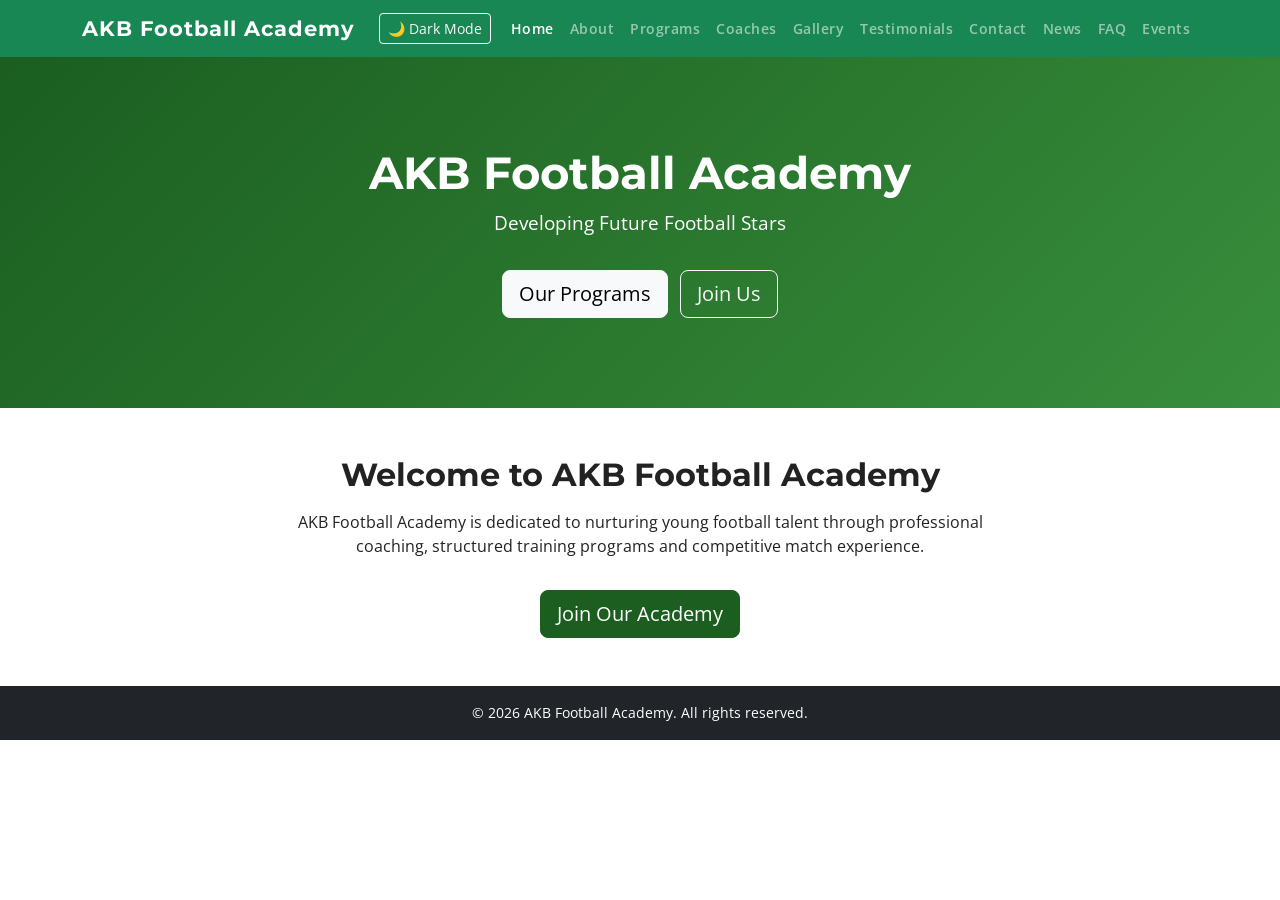
==== index.html @ e0a39520 "Add Bootstrap Icons CDN to all pages" ====
<!DOCTYPE html>
<html lang="en">
<head>
    <meta charset="UTF-8">
    <meta name="viewport" content="width=device-width, initial-scale=1.0">
    <title>AKB Football Academy</title>

    <link href="https://cdn.jsdelivr.net/npm/bootstrap@5.3.0/dist/css/bootstrap.min.css" rel="stylesheet">
    <link rel="stylesheet" href="https://cdn.jsdelivr.net/npm/bootstrap-icons@1.11.0/font/bootstrap-icons.css">
    <link rel="stylesheet" href="css/style.css">
</head>
<body>

    <nav class="navbar navbar-expand-lg navbar-dark bg-success">
        <div class="container">
           <a class="navbar-brand" href="index.html">AKB Football Academy</a>
            <button class="btn btn-sm btn-outline-light ms-2" id="darkModeToggle">🌙 Dark Mode</button>
            <button class="navbar-toggler" type="button" data-bs-toggle="collapse" data-bs-target="#navMenu">
                <span class="navbar-toggler-icon"></span>
            </button>
            <div class="collapse navbar-collapse" id="navMenu">
                <ul class="navbar-nav ms-auto">
                    <li class="nav-item"><a class="nav-link active" href="index.html">Home</a></li>
                    <li class="nav-item"><a class="nav-link" href="about.html">About</a></li>
                    <li class="nav-item"><a class="nav-link" href="programs.html">Programs</a></li>
                    <li class="nav-item"><a class="nav-link" href="coaches.html">Coaches</a></li>
                    <li class="nav-item"><a class="nav-link" href="gallery.html">Gallery</a></li>
                    <li class="nav-item"><a class="nav-link" href="testimonials.html">Testimonials</a></li>
                    <li class="nav-item"><a class="nav-link" href="contact.html">Contact</a></li>
                    <li class="nav-item"><a class="nav-link" href="news.html">News</a></li>
                    <li class="nav-item"><a class="nav-link" href="faq.html">FAQ</a></li>
                    <li class="nav-item"><a class="nav-link" href="events.html">Events</a></li>
                </ul>
            </div>
        </div>
    </nav>

    <div class="hero-banner text-center">
        <div class="container">
            <h1>AKB Football Academy</h1>
            <p>Developing Future Football Stars</p>
            <a href="programs.html" class="btn btn-light btn-lg mt-3 me-2">Our Programs</a>
            <a href="contact.html" class="btn btn-outline-light btn-lg mt-3">Join Us</a>
        </div>
    </div>

   <section class="container py-5">
        <div class="row justify-content-center text-center">
            <div class="col-md-8">
                <h2>Welcome to AKB Football Academy</h2>

                <p class="mt-3">
                    AKB Football Academy is dedicated to nurturing young football talent
                    through professional coaching, structured training programs and
                    competitive match experience.
                </p>

                <a href="contact.html" class="btn btn-success btn-lg mt-3">Join Our Academy</a>
            </div>
        </div>
    </section>

    <footer class="bg-dark text-white text-center py-3">
        <p class="mb-0">&copy; 2026 AKB Football Academy. All rights reserved.</p>
    </footer>

    <script src="https://cdn.jsdelivr.net/npm/bootstrap@5.3.0/dist/js/bootstrap.bundle.min.js"></script>
    <script src="js/script.js"></script>

</body>
</html>
---- css/style.css ----
/* ===== AKB Football Academy - Main Stylesheet ===== */

/* Google Fonts */
@import url('https://fonts.googleapis.com/css2?family=Montserrat:wght@600;700&family=Open+Sans:wght@400;600&display=swap');

/* ===== General ===== */
body {
    font-family: 'Open Sans', Arial, sans-serif;
    color: #222;
}

h1, h2, h3, h4, h5 {
    font-family: 'Montserrat', sans-serif;
    font-weight: 700;
}

/* ===== Navbar ===== */
.navbar-brand {
    font-family: 'Montserrat', sans-serif;
    font-weight: 700;
    font-size: 1.3rem;
    letter-spacing: 1px;
}

.navbar-nav .nav-link {
    font-weight: 600;
    font-size: 0.9rem;
    letter-spacing: 0.5px;
    transition: color 0.2s;
}

.navbar-nav .nav-link:hover {
    color: #ffdd57 !important;
}

/* ===== Hero Banner ===== */
.hero-banner {
    background: linear-gradient(135deg, #1b5e20, #388e3c);
    color: white;
    padding: 90px 0;
}

.hero-banner h1 {
    font-size: 2.8rem;
}

.hero-banner p {
    font-size: 1.2rem;
}

/* ===== Section Headings ===== */
.section-heading {
    font-size: 2rem;
    color: #1b5e20;
    margin-bottom: 1rem;
}

/* ===== Cards ===== */
.card {
    border: none;
    box-shadow: 0 2px 8px rgba(0,0,0,0.1);
    transition: transform 0.2s ease, box-shadow 0.2s ease;
}

.card:hover {
    transform: translateY(-5px);
    box-shadow: 0 6px 16px rgba(0,0,0,0.15);
}

/* ===== Buttons ===== */
.btn-success {
    background-color: #1b5e20;
    border-color: #1b5e20;
}

.btn-success:hover {
    background-color: #145214;
    border-color: #145214;
}

.btn-outline-success {
    color: #1b5e20;
    border-color: #1b5e20;
}

.btn-outline-success:hover {
    background-color: #1b5e20;
    color: white;
}

/* ===== Footer ===== */
footer {
    font-size: 0.9rem;
    margin-top: auto;
}

/* ===== Page Header Banner ===== */
.page-header {
    background: linear-gradient(135deg, #1b5e20, #388e3c);
    color: white;
    padding: 60px 0;
}

/* ===== Accordion ===== */
.accordion-button:not(.collapsed) {
    background-color: #1b5e20;
    color: white;
}

/* ===== Responsive ===== */
@media (max-width: 768px) {
    .hero-banner h1 {
        font-size: 2rem;
    }

    .hero-banner p {
        font-size: 1rem;
    }
}
/* ===== Dark Mode ===== */
body.dark-mode {
    background-color: #121212;
    color: #f0f0f0;
}

body.dark-mode .card {
    background-color: #1e1e1e;
    color: #f0f0f0;
}

body.dark-mode footer {
    background-color: #0a0a0a !important;
}

body.dark-mode .page-header {
    background: linear-gradient(135deg, #0a3d0a, #1b5e20);
}

body.dark-mode .hero-banner {
    background: linear-gradient(135deg, #0a3d0a, #1b5e20);
}

body.dark-mode .accordion-item {
    background-color: #1e1e1e;
    color: #f0f0f0;
}

body.dark-mode .accordion-button {
    background-color: #2a2a2a;
    color: #f0f0f0;
}
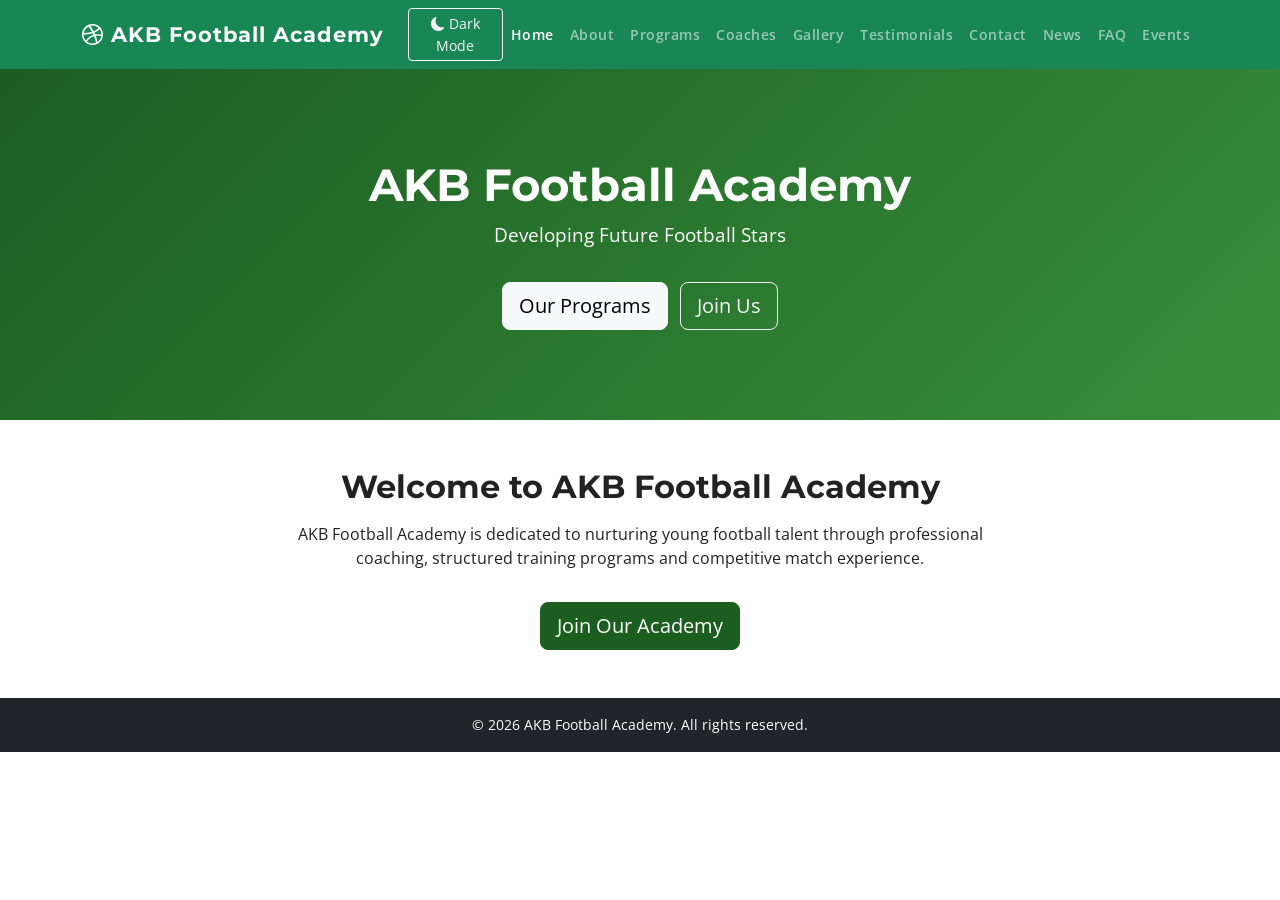
==== commit d8f4fa1f: "Add Bootstrap icons to navbar brand and dark mode button" ====
--- a/index.html
+++ b/index.html
@@ -13,8 +13,8 @@
 
     <nav class="navbar navbar-expand-lg navbar-dark bg-success">
         <div class="container">
-           <a class="navbar-brand" href="index.html">AKB Football Academy</a>
-            <button class="btn btn-sm btn-outline-light ms-2" id="darkModeToggle">🌙 Dark Mode</button>
+          <a class="navbar-brand" href="index.html"><i class="bi bi-dribbble"></i> AKB Football Academy</a>
+            <button class="btn btn-sm btn-outline-light ms-2" id="darkModeToggle"><i class="bi bi-moon-fill"></i> Dark Mode</button>
             <button class="navbar-toggler" type="button" data-bs-toggle="collapse" data-bs-target="#navMenu">
                 <span class="navbar-toggler-icon"></span>
             </button>
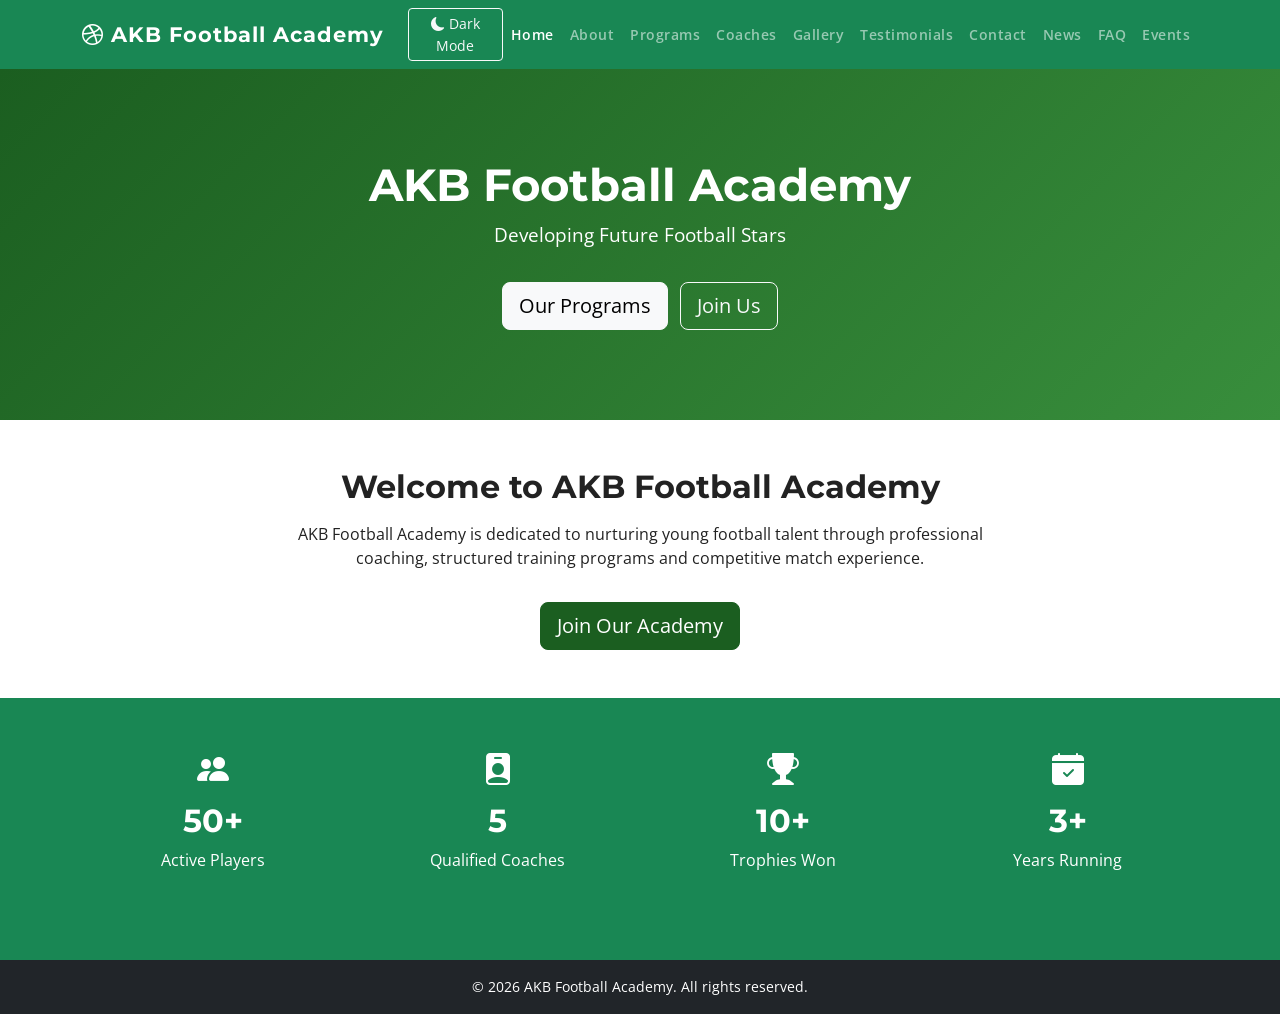
==== commit fa523cbb: "Add stats section to homepage with Bootstrap icons" ====
--- a/index.html
+++ b/index.html
@@ -44,18 +44,44 @@
         </div>
     </div>
 
-   <section class="container py-5">
+  <section class="container py-5">
         <div class="row justify-content-center text-center">
             <div class="col-md-8">
                 <h2>Welcome to AKB Football Academy</h2>
-
                 <p class="mt-3">
                     AKB Football Academy is dedicated to nurturing young football talent
                     through professional coaching, structured training programs and
                     competitive match experience.
                 </p>
+                <a href="contact.html" class="btn btn-success btn-lg mt-3">Join Our Academy</a>
+            </div>
+        </div>
+    </section>
 
-                <a href="contact.html" class="btn btn-success btn-lg mt-3">Join Our Academy</a>
+    <!-- Stats Section -->
+    <section class="bg-success text-white py-5">
+        <div class="container">
+            <div class="row text-center">
+                <div class="col-md-3 col-6 mb-4">
+                    <i class="bi bi-people-fill" style="font-size: 2rem;"></i>
+                    <h2 class="mt-2">50+</h2>
+                    <p>Active Players</p>
+                </div>
+                <div class="col-md-3 col-6 mb-4">
+                    <i class="bi bi-person-badge-fill" style="font-size: 2rem;"></i>
+                    <h2 class="mt-2">5</h2>
+                    <p>Qualified Coaches</p>
+                </div>
+                <div class="col-md-3 col-6 mb-4">
+                    <i class="bi bi-trophy-fill" style="font-size: 2rem;"></i>
+                    <h2 class="mt-2">10+</h2>
+                    <p>Trophies Won</p>
+                </div>
+                <div class="col-md-3 col-6 mb-4">
+                    <i class="bi bi-calendar-check-fill" style="font-size: 2rem;"></i>
+                    <h2 class="mt-2">3+</h2>
+                    <p>Years Running</p>
+                </div>
             </div>
         </div>
     </section>
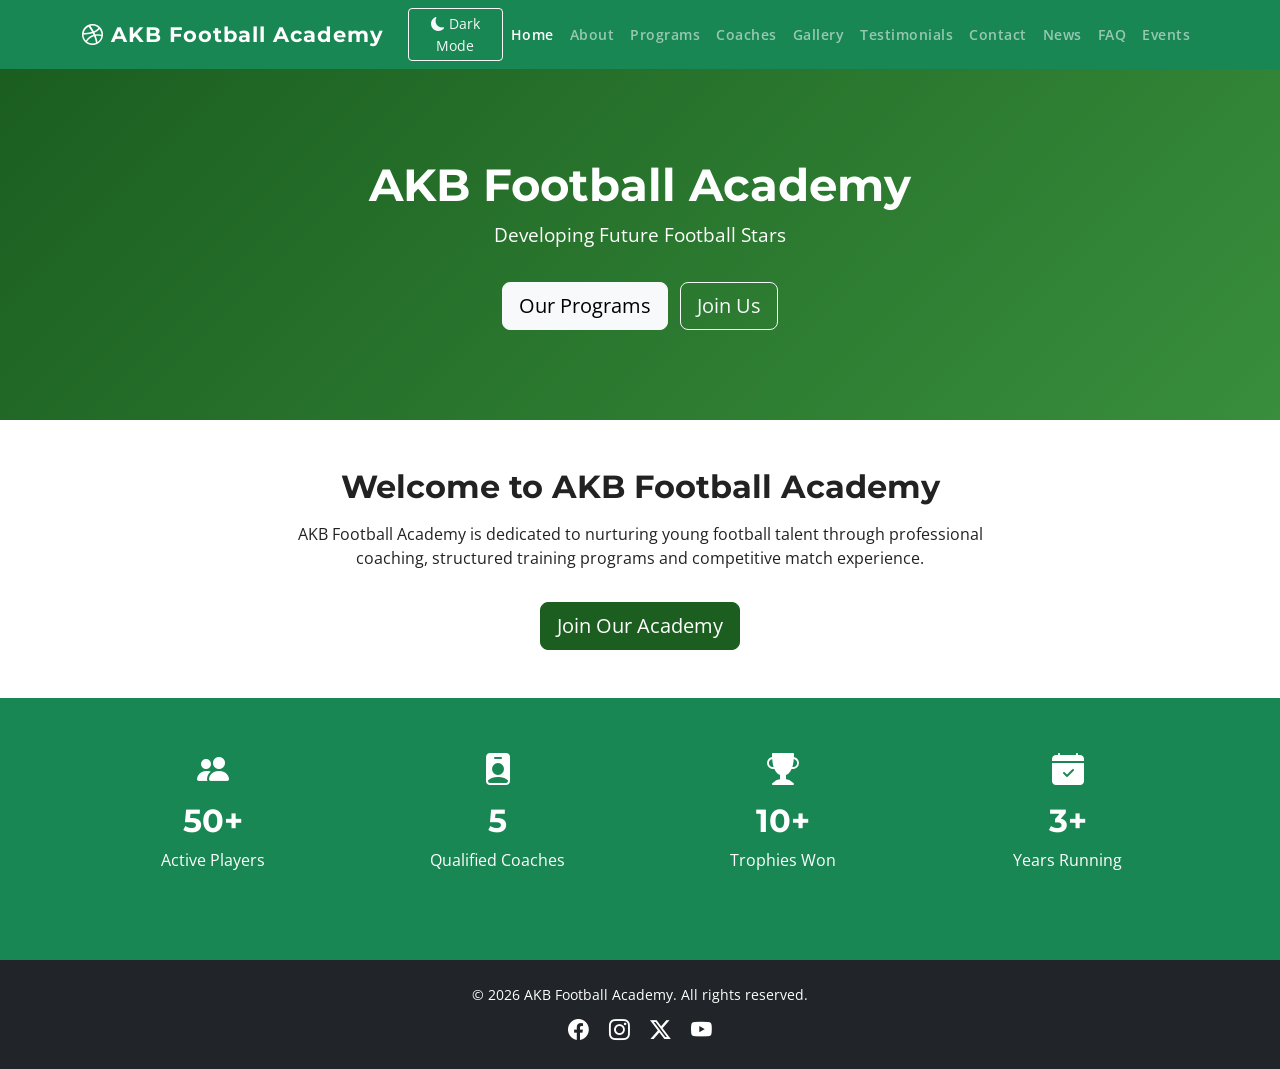
==== commit 477277ad: "Add social media links to footer on all pages" ====
--- a/index.html
+++ b/index.html
@@ -85,9 +85,15 @@
             </div>
         </div>
     </section>
-
-    <footer class="bg-dark text-white text-center py-3">
-        <p class="mb-0">&copy; 2026 AKB Football Academy. All rights reserved.</p>
+<button id="backToTop" class="btn btn-success"><i class="bi bi-arrow-up"></i></button>
+    <footer class="bg-dark text-white text-center py-4">
+        <p class="mb-2">&copy; 2026 AKB Football Academy. All rights reserved.</p>
+        <div>
+            <a href="#" class="text-white me-3"><i class="bi bi-facebook" style="font-size: 1.3rem;"></i></a>
+            <a href="#" class="text-white me-3"><i class="bi bi-instagram" style="font-size: 1.3rem;"></i></a>
+            <a href="#" class="text-white me-3"><i class="bi bi-twitter-x" style="font-size: 1.3rem;"></i></a>
+            <a href="#" class="text-white"><i class="bi bi-youtube" style="font-size: 1.3rem;"></i></a>
+        </div>
     </footer>
 
     <script src="https://cdn.jsdelivr.net/npm/bootstrap@5.3.0/dist/js/bootstrap.bundle.min.js"></script>
--- a/css/style.css
+++ b/css/style.css
@@ -148,4 +148,16 @@
 body.dark-mode .accordion-button {
     background-color: #2a2a2a;
     color: #f0f0f0;
+}
+/* ===== Back to Top Button ===== */
+#backToTop {
+    position: fixed;
+    bottom: 30px;
+    right: 30px;
+    display: none;
+    z-index: 999;
+    border-radius: 50%;
+    width: 45px;
+    height: 45px;
+    font-size: 1.2rem;
 }
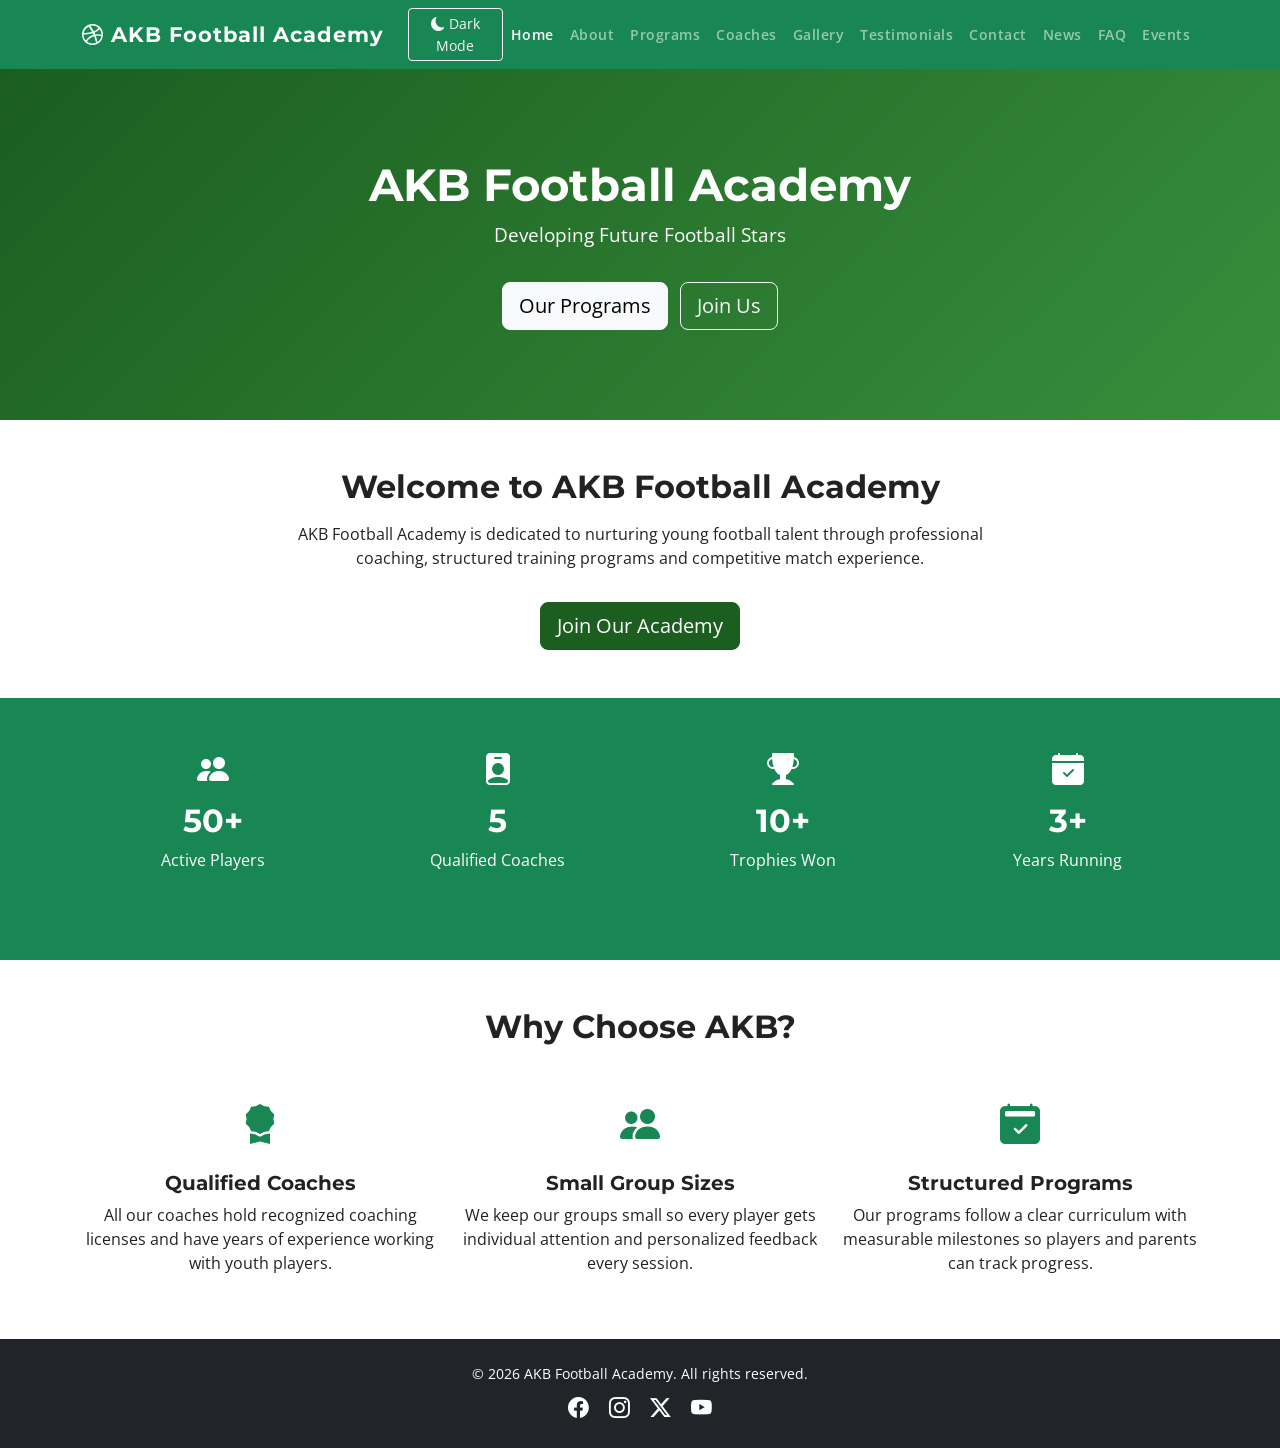
==== commit 8e8fb547: "Add Why Choose Us section to homepage" ====
--- a/index.html
+++ b/index.html
@@ -85,7 +85,28 @@
             </div>
         </div>
     </section>
-<button id="backToTop" class="btn btn-success"><i class="bi bi-arrow-up"></i></button>
+<!-- Why Choose Us Section -->
+    <section class="container py-5">
+        <h2 class="text-center mb-5">Why Choose AKB?</h2>
+        <div class="row g-4 text-center">
+            <div class="col-md-4">
+                <i class="bi bi-award-fill text-success" style="font-size: 2.5rem;"></i>
+                <h5 class="mt-3">Qualified Coaches</h5>
+                <p>All our coaches hold recognized coaching licenses and have years of experience working with youth players.</p>
+            </div>
+            <div class="col-md-4">
+                <i class="bi bi-people-fill text-success" style="font-size: 2.5rem;"></i>
+                <h5 class="mt-3">Small Group Sizes</h5>
+                <p>We keep our groups small so every player gets individual attention and personalized feedback every session.</p>
+            </div>
+            <div class="col-md-4">
+                <i class="bi bi-calendar2-check-fill text-success" style="font-size: 2.5rem;"></i>
+                <h5 class="mt-3">Structured Programs</h5>
+                <p>Our programs follow a clear curriculum with measurable milestones so players and parents can track progress.</p>
+            </div>
+        </div>
+    </section>
+    <button id="backToTop" class="btn btn-success"><i class="bi bi-arrow-up"></i></button>
     <footer class="bg-dark text-white text-center py-4">
         <p class="mb-2">&copy; 2026 AKB Football Academy. All rights reserved.</p>
         <div>
--- a/css/style.css
+++ b/css/style.css
@@ -160,4 +160,8 @@
     width: 45px;
     height: 45px;
     font-size: 1.2rem;
+}
+/* ===== Smooth Scroll ===== */
+html {
+    scroll-behavior: smooth;
 }
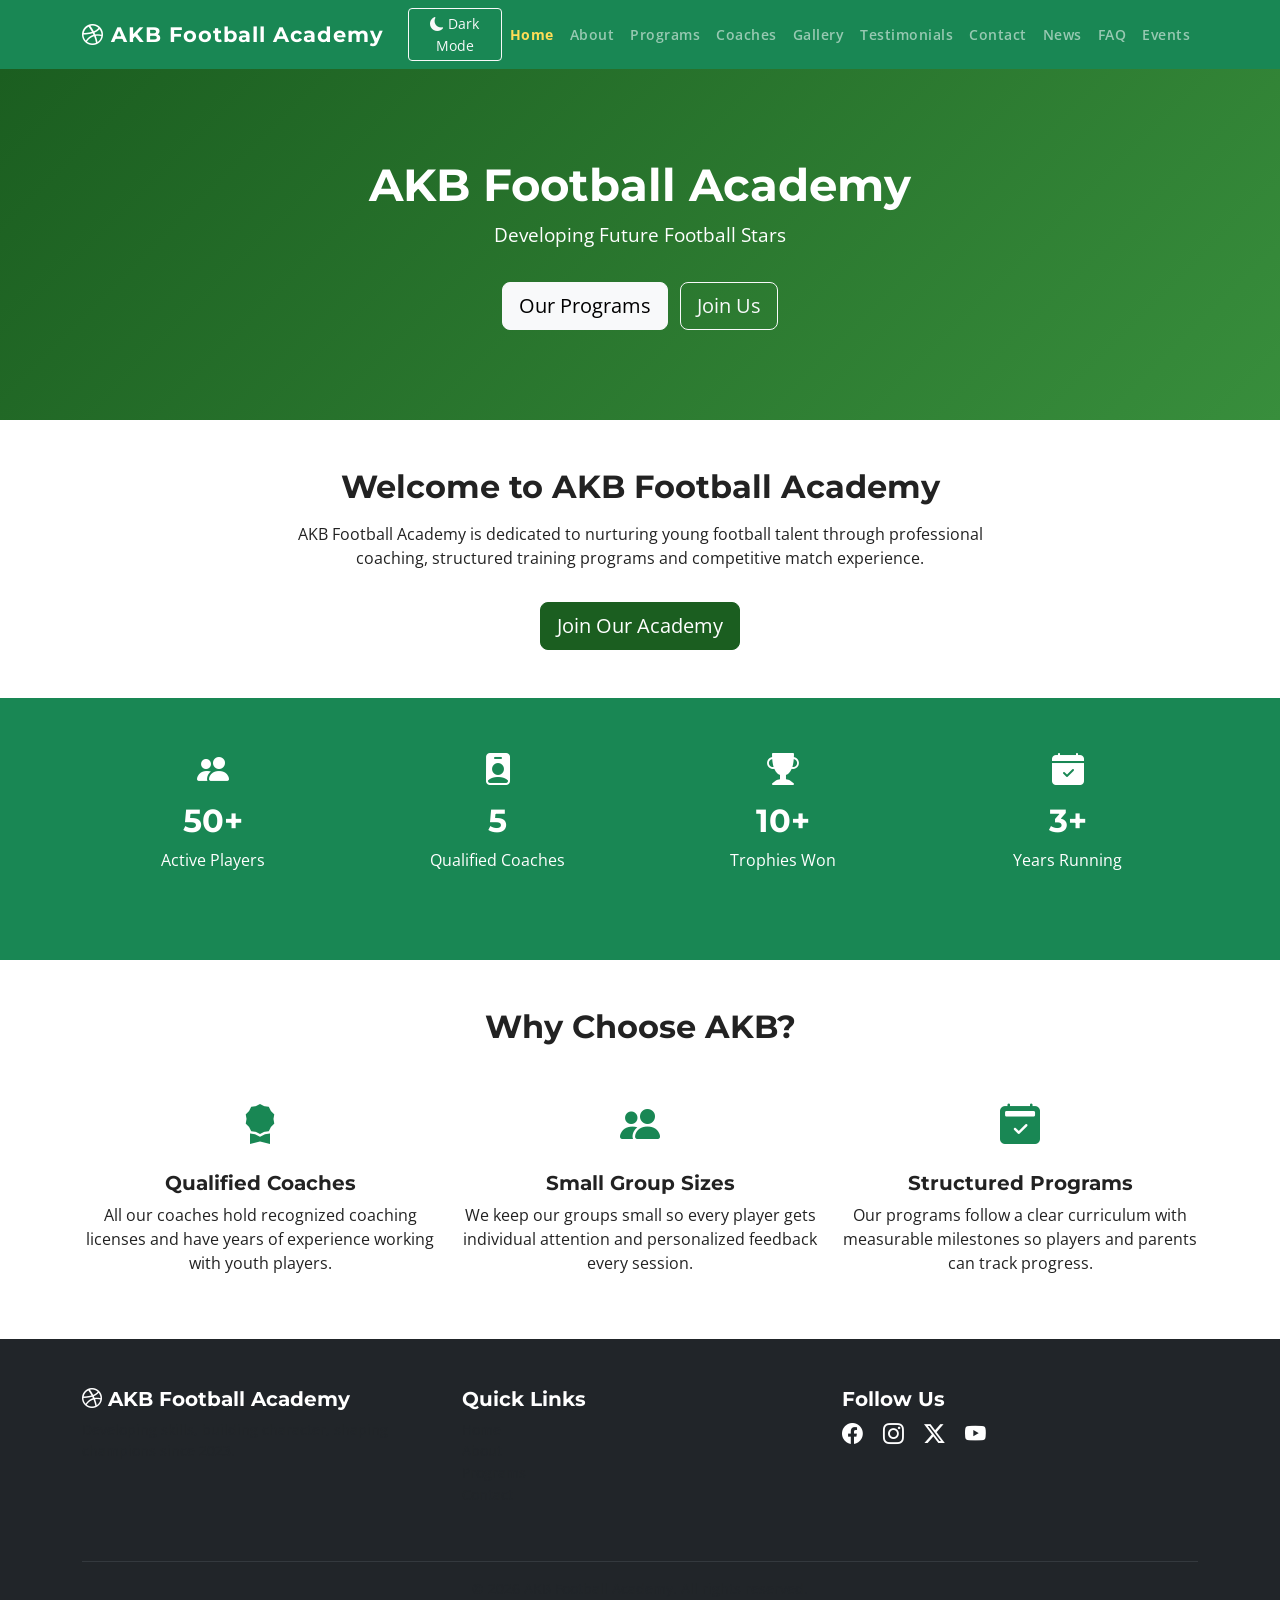
==== commit 120bb531: "Update footer with quick links and improved layout on all pages" ====
--- a/index.html
+++ b/index.html
@@ -107,13 +107,32 @@
         </div>
     </section>
     <button id="backToTop" class="btn btn-success"><i class="bi bi-arrow-up"></i></button>
-    <footer class="bg-dark text-white text-center py-4">
-        <p class="mb-2">&copy; 2026 AKB Football Academy. All rights reserved.</p>
-        <div>
-            <a href="#" class="text-white me-3"><i class="bi bi-facebook" style="font-size: 1.3rem;"></i></a>
-            <a href="#" class="text-white me-3"><i class="bi bi-instagram" style="font-size: 1.3rem;"></i></a>
-            <a href="#" class="text-white me-3"><i class="bi bi-twitter-x" style="font-size: 1.3rem;"></i></a>
-            <a href="#" class="text-white"><i class="bi bi-youtube" style="font-size: 1.3rem;"></i></a>
+    <footer class="bg-dark text-white py-5">
+        <div class="container">
+            <div class="row text-center text-md-start">
+                <div class="col-md-4 mb-4">
+                    <h5><i class="bi bi-dribbble"></i> AKB Football Academy</h5>
+                    <p class="text-muted">Developing skills, building character, shaping champions since 2023.</p>
+                </div>
+                <div class="col-md-4 mb-4">
+                    <h5>Quick Links</h5>
+                    <ul class="list-unstyled">
+                        <li><a href="index.html" class="text-muted text-decoration-none">Home</a></li>
+                        <li><a href="about.html" class="text-muted text-decoration-none">About</a></li>
+                        <li><a href="programs.html" class="text-muted text-decoration-none">Programs</a></li>
+                        <li><a href="contact.html" class="text-muted text-decoration-none">Contact</a></li>
+                    </ul>
+                </div>
+                <div class="col-md-4 mb-4">
+                    <h5>Follow Us</h5>
+                    <a href="#" class="text-white me-3"><i class="bi bi-facebook" style="font-size: 1.3rem;"></i></a>
+                    <a href="#" class="text-white me-3"><i class="bi bi-instagram" style="font-size: 1.3rem;"></i></a>
+                    <a href="#" class="text-white me-3"><i class="bi bi-twitter-x" style="font-size: 1.3rem;"></i></a>
+                    <a href="#" class="text-white"><i class="bi bi-youtube" style="font-size: 1.3rem;"></i></a>
+                </div>
+            </div>
+            <hr class="border-secondary">
+            <p class="text-center text-muted mb-0">&copy; 2026 AKB Football Academy. All rights reserved.</p>
         </div>
     </footer>
 
--- a/css/style.css
+++ b/css/style.css
@@ -164,4 +164,32 @@
 /* ===== Smooth Scroll ===== */
 html {
     scroll-behavior: smooth;
+}
+/* ===== Call to Action Section ===== */
+section.bg-success h2 {
+    font-size: 2rem;
+}
+
+/* ===== Stats Section ===== */
+.bg-success h2 {
+    font-size: 2.5rem;
+    font-weight: 700;
+}
+
+/* ===== Card Header ===== */
+.card-header h5 {
+    font-size: 1.1rem;
+    letter-spacing: 0.5px;
+}
+
+/* ===== Nav active link ===== */
+.navbar-nav .nav-link.active {
+    color: #ffdd57 !important;
+    font-weight: 700;
+}
+
+/* ===== Badge styling ===== */
+.badge {
+    font-size: 0.75rem;
+    padding: 5px 10px;
 }
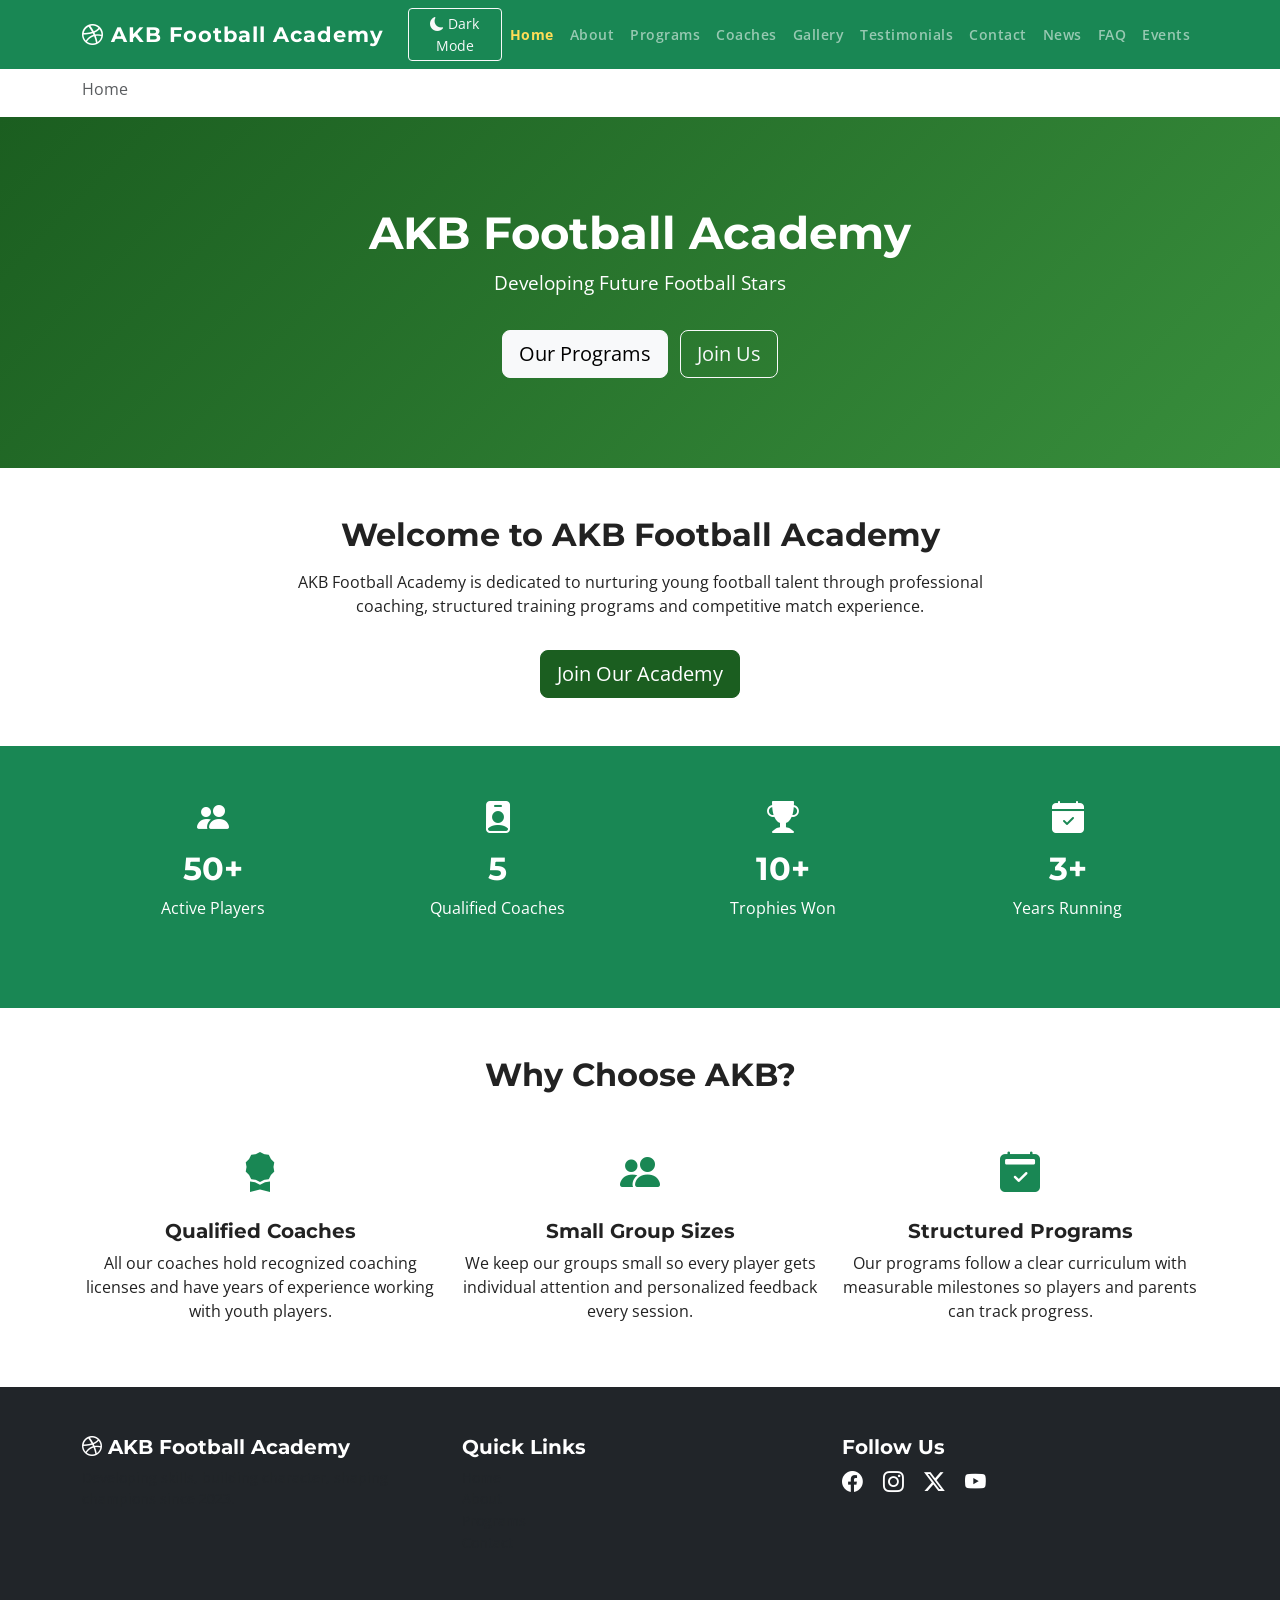
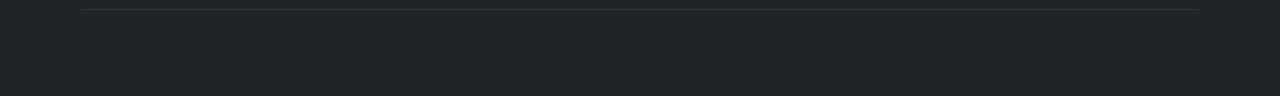
==== commit 1517dbce: "Add breadcrumb navigation to all pages" ====
--- a/index.html
+++ b/index.html
@@ -35,6 +35,13 @@
         </div>
     </nav>
 
+    <div class="container mt-2">
+        <nav aria-label="breadcrumb">
+            <ol class="breadcrumb">
+                <li class="breadcrumb-item active">Home</li>
+            </ol>
+        </nav>
+    </div>
     <div class="hero-banner text-center">
         <div class="container">
             <h1>AKB Football Academy</h1>
--- a/css/style.css
+++ b/css/style.css
@@ -192,4 +192,31 @@
 .badge {
     font-size: 0.75rem;
     padding: 5px 10px;
+}
+/* ===== Tooltip styles ===== */
+.navbar-brand:hover {
+    opacity: 0.85;
+    transition: opacity 0.2s;
+}
+
+/* ===== Table styles ===== */
+.table-success th {
+    font-family: 'Montserrat', sans-serif;
+    font-weight: 700;
+}
+
+/* ===== Form styles ===== */
+.form-control:focus {
+    border-color: #1b5e20;
+    box-shadow: 0 0 0 0.2rem rgba(27, 94, 32, 0.25);
+}
+
+.form-select:focus {
+    border-color: #1b5e20;
+    box-shadow: 0 0 0 0.2rem rgba(27, 94, 32, 0.25);
+}
+
+/* ===== Accordion focus ===== */
+.accordion-button:focus {
+    box-shadow: 0 0 0 0.2rem rgba(27, 94, 32, 0.25);
 }
